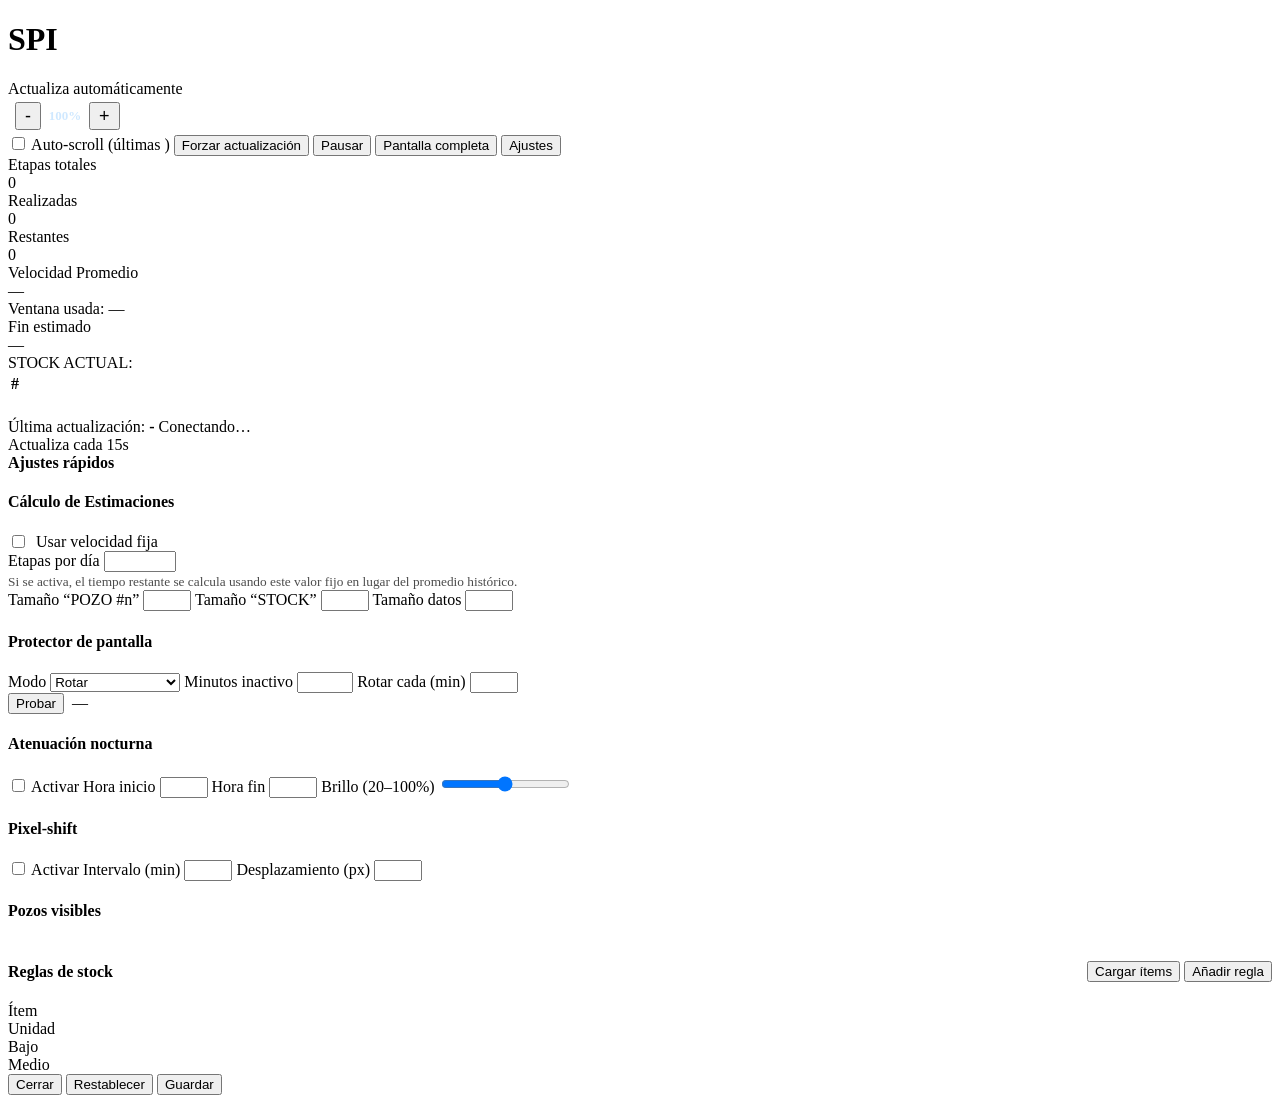
==== index.html @ 3b4a2ad7 "Tablero sin modificar" ====
<!doctype html>
<html lang="es">
<head>
<meta charset="utf-8" />
<meta name="viewport" content="width=device-width, initial-scale=1, maximum-scale=1" />
<title>SPI AVANCE PAD</title>

<script src="archivo_script.js"></script>

<link rel="stylesheet" href="hoja_estilos.css"/>

<style>
</style>
</head>

<body>
<div id="dimVeil"></div>
<div id="saver">
  <div id="saverStage"></div>
  <div class="center"></div>
  <div class="ticker" id="saverTicker"></div>
</div>

<div class="wrap">
  <header>
     <div>
      <h1>SPI</h1>
      <div class="meta">Actualiza automáticamente</div>
    </div>
    <div class="controls">
      <div style="display:flex;align-items:center;gap:4px;margin-right:12px;background:rgba(255,255,255,0.06);padding:3px 6px;border-radius:8px;border:1px solid rgba(255,255,255,0.1)">
        <button class="btn secondary" id="btnZoomOut" style="padding:0 8px;
        font-size:18px;line-height:24px;height:28px" title="Reducir tamaño">-</button>
        <span id="txtZoom" style="font-size:13px;min-width:40px;text-align:center;font-weight:700;color:#cfe8ff">100%</span>
        <button class="btn secondary" id="btnZoomIn" style="padding:0 8px;
        font-size:18px;line-height:24px;height:28px" title="Aumentar tamaño">+</button>
      </div>

      <label class="switch">
        <input id="autoScroll" type="checkbox" />
        Auto-scroll (últimas <span id="autoN"></span>)
      </label>
      <button class="btn" id="btnRefresh">Forzar actualización</button>
      <button class="btn secondary" id="btnPause">Pausar</button>
      <button class="btn secondary" id="btnFull">Pantalla completa</button>
      <button class="btn secondary" id="btnSettings">Ajustes</button>
    </div>
  </header>

  <main>
    <div class="board">

      <div class="bar" style="flex-wrap:wrap">
        <div class="kpis" style="flex:1 1 680px">
          <div class="kpi"><div class="kpi-label">Etapas totales</div><div id="kpiTotal" class="kpi-value">0</div></div>
          <div class="kpi"><div class="kpi-label">Realizadas</div><div id="kpiDone" class="kpi-value kpi-green">0</div></div>
          <div class="kpi"><div class="kpi-label">Restantes</div><div id="kpiRemain" class="kpi-value kpi-amber">0</div></div>
          <div class="kpi">
            <div class="kpi-label">Velocidad Promedio</div>
            <div id="kpiAvg" class="kpi-sub">—</div>
            <div id="kpiWindow" class="kpi-note">Ventana usada: —</div>
          </div>
          <div class="kpi">
            <div class="kpi-label">Fin estimado</div>
            <div id="kpiETA" class="kpi-sub">—</div>
          </div>
        </div>

        <div class="indicators" style="margin-left:auto">
          <div id="datesReel" class="reel" aria-label="Fracturas por fecha (reel)"></div>
        </div>
      </div>

      <div class="bar">
        <div class="stockwrap">
          <div class="stocklabel">STOCK ACTUAL:</div>
          <div id="stockBar" class="stockbar"></div>
        </div>
      </div>

      <div class="table-container" id="tableContainer">
        <table id="mainTable">
          <thead>
            <tr id="hdrTop"><th class="rowid">#</th></tr>
            <tr id="hdrSub"><th class="rowid">&nbsp;</th></tr>
          </thead>
          <tbody id="tbody"></tbody>
        </table>
      </div>

      <footer>
        <div id="footerLeft">
          <span>Última actualización: <strong id="lastUpdate">-</strong></span>
          <span id="delta" class="delta"></span>
          <span id="netStatus" class="pill">Conectando…</span>
        </div>
        <div class="meta">Actualiza cada <span id="refreshSec">15</span>s</div>
      </footer>
    </div>
  </main>
</div>

<div id="settingsModal" class="modal" aria-modal="true" role="dialog" aria-label="Ajustes">
  <div class="modal-card">
    <div class="modal-head"><strong>Ajustes rápidos</strong></div>
    <div class="modal-body">
      
      <section>
        <h4>Cálculo de Estimaciones</h4>
        <div class="grid g2">
          <label style="display:flex;align-items:center;gap:8px">
            <input type="checkbox" id="setUseManualSpeed"> 
            Usar velocidad fija
          </label>
          <label>Etapas por día
            <input type="number" id="setManualSpeed" min="1" max="100" step="0.1">
          </label>
        </div>
        <small style="opacity:0.7">Si se activa, el tiempo restante se calcula usando este valor fijo en lugar del promedio histórico.</small>
      </section>

      <section class="grid g3">
        <label>Tamaño “POZO #n” <input type="number" id="setPozoFont" min="12" max="40" step="1"></label>
        <label>Tamaño “STOCK” <input type="number" id="setStockFont" min="10" max="30" step="1"></label>
        <label>Tamaño datos <input type="number" id="setCellFont" min="12" max="32" step="1"></label>
      </section>

      <section>
        <h4>Protector de pantalla</h4>
        <div class="grid g3">
          <label>Modo
            <select id="setSaverMode">
              <option value="rotar">Rotar</option>
              <option value="blob">Luz ambiental</option>
              <option value="valores-rebotando">Valores rebotando</option>
              <option value="valores-lluvia">Lluvia de valores</option>
            </select>
          </label>
          <label>Minutos inactivo <input type="number" id="setSaverIdle" min="1" max="120" step="1"></label>
          <label>Rotar cada (min) <input type="number" id="setRotateEvery" min="1" max="60" step="1"></label>
          <div class="full" style="display:flex;gap:8px;align-items:center">
            <button class="btn secondary" id="btnTestSaver">Probar</button>
            <span class="pill small" id="saverStatus">—</span>
          </div>
        </div>
      </section>

      <section>
        <h4>Atenuación nocturna</h4>
        <div class="grid g3">
          <label><input type="checkbox" id="setNightEnabled"> Activar</label>
          <label>Hora inicio <input type="number" id="setNightStart" min="0" max="23"></label>
          <label>Hora fin <input type="number" id="setNightEnd" min="0" max="23"></label>
          <label class="full">Brillo (20–100%) <input type="range" id="setNightDim" min="20" max="100"></label>
        </div>
      </section>

      <section>
        <h4>Pixel-shift</h4>
        <div class="grid g3">
          <label><input type="checkbox" id="setShiftEnabled"> Activar</label>
          <label>Intervalo (min) <input type="number" id="setShiftEvery" min="1" max="60"></label>
          <label>Desplazamiento (px) <input type="number" id="setShiftPixels" min="0" max="10"></label>
        </div>
      </section>

      <section>
        <h4>Pozos visibles</h4>
        <div id="wellChooser" class="full"></div>
      </section>

      <section>
        <div style="display:flex;gap:8px;align-items:center;justify-content:space-between">
          <h4>Reglas de stock</h4>
          <div>
            <button class="btn secondary" id="btnLoadDetected">Cargar ítems</button>
            <button class="btn secondary" id="btnAddRule">Añadir regla</button>
          </div>
        </div>
        <div class="rules-head">
          <div>Ítem</div><div>Unidad</div><div>Bajo</div><div>Medio</div><div></div>
        </div>
        <div id="rulesBody"></div>
      </section>
    </div>

    <div class="modal-actions">
      <button class="btn secondary" id="btnCloseSettings">Cerrar</button>
      <button class="btn secondary" id="btnReset">Restablecer</button>
      <button class="btn" id="btnSaveSettings">Guardar</button>
    </div>
  </div>
</div>

<script>

</script>
</body>
</html>
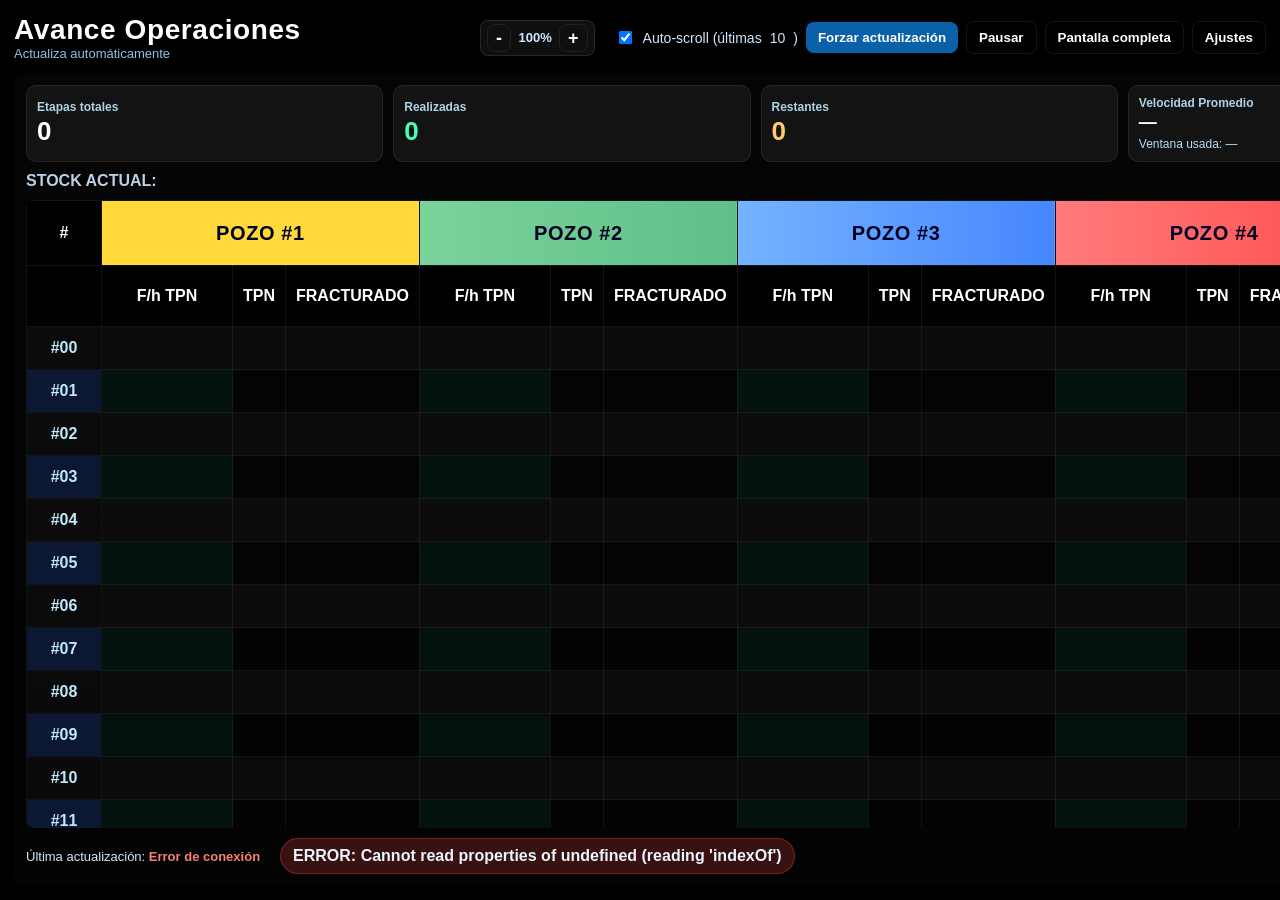
==== commit ba6f6fa2: "Corrección del nombre" ====
--- a/index.html
+++ b/index.html
@@ -24,7 +24,7 @@
 <div class="wrap">
   <header>
      <div>
-      <h1>SPI</h1>
+      <h1>Avance Operaciones</h1>
       <div class="meta">Actualiza automáticamente</div>
     </div>
     <div class="controls">
--- a/hoja_estilos.css
+++ b/hoja_estilos.css
@@ -0,0 +1,165 @@
+
+:root{
+    --bg:#000000;
+    --card:#08203a; --muted:#cfe8ff;
+
+    --header-h-1:48px; --header-h-2:44px;
+
+    --pozo-font-size:20px; --stock-font-size:14px; --cell-font-size:19px;
+
+    --w-id:54px; --w-seq:110px;
+
+    --reel-gap:8px; --reel-pad:10px; --reel-num-size:20px; --reel-date-size:18px;
+
+    --row-h:44px; --nudge-x:0px; --nudge-y:0px; --overscan:0px;
+  }
+
+  html,body{height:100%;margin:0;background:var(--bg);color:#fff;font-family:Inter,Segoe UI,Arial,sans-serif; overflow:hidden;}
+
+  .wrap{padding:calc(14px + var(--overscan));
+    box-sizing:border-box;
+    display:flex;flex-direction:column;
+    height:100%;
+    transform:translate(var(--nudge-x), var(--nudge-y));    
+    transition:transform .25s ease;}
+
+  header{display:flex;align-items:center;justify-content:space-between;gap:12px}
+  header h1{margin:0;font-size:28px;letter-spacing:.6px}
+  header .meta{opacity:.9;font-size:13px;color:#9fd7ff}
+  .controls{display:flex;gap:8px;align-items:center;flex-wrap:wrap}
+  .btn{background:#0b61a8;border:none;color:#fff;padding:8px 12px;border-radius:8px;cursor:pointer;font-weight:600}
+  .btn.secondary{background:transparent;border:1px solid rgba(255,255,255,.08)}
+  .switch{display:flex;align-items:center;gap:8px;font-size:14px;color:var(--muted);cursor:pointer}
+
+  main{flex:1;margin-top:12px;display:flex;min-height:0}
+  .board{flex:1;background:linear-gradient(180deg,rgba(255,255,255,.02),rgba(255,255,255,.01));border-radius:10px;padding:12px;box-sizing:border-box;display:flex;flex-direction:column}
+
+  .table-container{flex:1;overflow:auto;border-radius:8px;position:relative;min-height:0}
+  table{border-collapse:collapse;width:100%;min-width:1280px}
+  th,td{border:1px solid rgba(255,255,255,.06);padding:8px 10px;text-align:center;white-space:nowrap}
+
+  thead th{background:var(--bg);box-shadow:0 2px 0 rgba(0,0,0,.25)}
+  thead tr:first-child th{position:sticky;top:0;z-index:11;height:var(--header-h-1)}
+  thead tr:nth-child(2) th{position:sticky;top:var(--header-h-1);z-index:12;height:var(--header-h-2)}
+
+  tbody td{height:var(--row-h);background:transparent;color:#e6f7ff;transition:background .15s ease}
+  tbody tr.alt td{background:rgba(255,255,255,.03)}
+  tbody tr:hover td{background:rgba(255,255,255,.06)}
+
+  th.rowid,td.rowid{position:sticky;left:0;z-index:20;width:var(--w-id);min-width:var(--w-id);max-width:var(--w-id)}
+  td.rowid{font-weight:800;color:#bfe8ff;background:#0c1833}
+
+  th.seq,td.seq{width:var(--w-seq);min-width:var(--w-seq);max-width:var(--w-seq)}
+  td.seq{font-weight:800;letter-spacing:.2px;background:rgba(0,255,160,.06)}
+  .fh{line-height:1.1}
+  .fh .d{color:#2fffd2;font-weight:900;display:inline-block}
+  .fh .t{color:#ffb357;font-weight:900;display:inline-block}
+
+  .pozoTop{font-size:var(--pozo-font-size);font-weight:800;letter-spacing:.6px;position:relative}
+  .pozo-1{background:linear-gradient(90deg,#ffd83a,#ffd83a);color:#002}
+  .pozo-2{background:linear-gradient(90deg,#7ad39a,#5fbf87);color:#002}
+  .pozo-3{background:linear-gradient(90deg,#74b3ff,#4686ff);color:#002}
+  .pozo-4{background:linear-gradient(90deg,#ff7b7b,#ff4c4c);color:#002}
+  .pozo-5{background:linear-gradient(90deg,#ffffff,#f2f6f9);color:#002}
+  .pozo-6{background:linear-gradient(90deg,#e8c3ff,#d79bf6);color:#201}
+
+  td[data-col^="Pozo"], td[data-col^="Estado"]{font-size:var(--cell-font-size)}
+
+  .pozoTop .badge{
+    margin-left:8px;padding:2px 7px;border-radius:999px;font-size:12px;font-weight:900;line-height:1;color:#fff;
+    background:rgba(0,0,0,.45);border:1px solid rgba(0,0,0,.55);
+    box-shadow:0 0 0 1px rgba(255,255,255,.35),0 1px 6px rgba(0,0,0,.35);
+    text-shadow:0 1px 1px rgba(0,0,0,.55);backdrop-filter:saturate(120%) blur(1px);-webkit-backdrop-filter:saturate(120%) blur(1px);
+    vertical-align:middle
+  }
+
+  td.stop{background:rgba(255,60,60,.14)!important;color:#ffb3b3!important;font-weight:900;letter-spacing:.4px;text-shadow:0 0 6px rgba(255,60,60,.4)}
+  td.cancelada{background:rgba(255,140,0,.14)!important;color:#ffb347!important;font-weight:900;letter-spacing:.4px;text-shadow:0 0 6px rgba(255,140,0,.4)}
+  
+  .table-container::-webkit-scrollbar{height:10px;width:10px}
+  .table-container::-webkit-scrollbar-thumb{background:rgba(255,255,255,.15);border-radius:6px}
+
+  .bar{display:flex;align-items:center;gap:14px;margin-bottom:10px;flex-wrap:nowrap;overflow-x:auto}
+
+  .stockwrap{display:flex;align-items:center;gap:10px;flex:1 1 auto;min-width:0}
+  .stocklabel{font-weight:800;color:#cfe8ff;opacity:.9}
+  .stockbar{display:block;overflow-x:auto;overflow-y:hidden;white-space:nowrap;flex:1 1 auto}
+  .pill{display:inline-flex;align-items:center;gap:8px;background:rgba(255,255,255,.06);border:1px solid rgba(255,255,255,.08);padding:8px 12px;border-radius:999px;font-size:var(--stock-font-size);color:#e9f6ff;font-weight:700;margin-right:8px}
+  .pill .dot{width:8px;height:8px;border-radius:50%;box-shadow:0 0 8px rgba(255,255,255,.25)}
+  .stock-theme-0{background:rgba(40,120,255,.18);border-color:rgba(40,120,255,.35)}
+  .stock-theme-1{background:rgba(255,160,40,.18);border-color:rgba(255,160,40,.35)}
+  .stock-theme-2{background:rgba(60,200,140,.18);border-color:rgba(60,200,140,.35)}
+  .stock-theme-3{background:rgba(180,70,255,.18);border-color:rgba(180,70,255,.35)}
+  .stock-theme-4{background:rgba(255,80,120,.18);border-color:rgba(255,80,120,.35)}
+  .stock-theme-5{background:rgba(0,200,220,.18);border-color:rgba(0,0,0,.35)}
+  .stock-theme-6{background:rgba(200,220,60,.18);border-color:rgba(200,220,60,.35)}
+  .stock-theme-7{background:rgba(255,120,40,.18);border-color:rgba(255,120,40,.35)}
+
+  /* ===== KPI CARDS ===== */
+  .kpis{display:grid;grid-template-columns:repeat(3,minmax(120px,1fr)) 1.2fr 1.2fr;gap:10px;align-items:stretch}
+  .kpi{background:rgba(255,255,255,.06);border:1px solid rgba(255,255,255,.08);border-radius:10px;padding:10px;display:flex;flex-direction:column;justify-content:center}
+  .kpi.wide{grid-column:auto / span 1}
+  .kpi-label{font-size:12px;color:#bfe8ff;opacity:.9;font-weight:700;margin-bottom:2px}
+  .kpi-value{font-size:26px;font-weight:900;letter-spacing:.3px}
+  .kpi-green{color:#45ffb2}
+  .kpi-amber{color:#ffcc66}
+  .kpi-sub{font-size:18px;font-weight:800}
+  .kpi-note{font-size:12px;color:#bfe8ff;opacity:.95;margin-top:4px}
+
+  .indicators{display:flex;align-items:center;gap:14px;flex:0 0 auto;min-width:max-content}
+  .reel{display:flex;align-items:center;gap:var(--reel-gap);overflow-x:auto}
+  .reel-btn{width:28px;height:28px;border-radius:8px;border:1px solid rgba(255,255,255,.15);background:rgba(255,255,255,.05);color:#cfe8ff;font-weight:800;cursor:pointer}
+  .reel-btn:disabled{opacity:.4;cursor:default}
+  .date-chip{display:flex;flex-direction:column;align-items:center;justify-content:center;min-width:132px;padding:var(--reel-pad);border-radius:10px;background:rgba(255,255,255,.05);border:1px solid rgba(255,255,255,.08)}
+  .date-chip.latest{background:linear-gradient(180deg,rgba(0,163,255,.18),rgba(0,163,255,.08));border-color:rgba(0,163,255,.35)}
+  .date-chip .date{font-size:var(--reel-date-size);color:#bfe8ff}
+  .date-chip .num{font-size:var(--reel-num-size);font-weight:900;line-height:1.1}
+
+  footer{display:flex;justify-content:space-between;align-items:center;margin-top:10px;font-size:13px;color:#cfe8ff;gap:10px}
+  #footerLeft{display:flex;align-items:center;gap:10px;flex-wrap:wrap}
+
+  #dimVeil{position:fixed;inset:0;pointer-events:none;background:#000;opacity:0;transition:opacity .4s ease;z-index:9996}
+
+  #saver{position:fixed;inset:0;display:none;z-index:9997;
+    background:radial-gradient(1200px 700px at var(--blob-x,40%) var(--blob-y,35%),rgba(0,163,255,.12),rgba(0,0,0,.85) 70%);
+    backdrop-filter:blur(1px)
+  }
+  #saver .center{position:absolute;top:50%;left:50%;transform:translate(-50%,-50%);text-align:center;font-weight:900;letter-spacing:.5px}
+  #saver .ticker{position:absolute;left:0;right:0;bottom:5%;text-align:center;font-size:14px;color:#cfe8ff;opacity:.9}
+  #saverStage{position:absolute;inset:0;overflow:hidden}
+
+  /* Animaciones optimizadas para GPU */
+  .bImg, .fallImg{
+      position:absolute;
+      width:min(14vw,200px);
+      height:auto;
+      user-select:none;
+      pointer-events:none;
+      opacity:.95;
+      filter:drop-shadow(0 10px 24px rgba(0,0,0,.35));
+      will-change: transform;
+  }
+  .fallImg{ width:min(10vw,160px); opacity:.92; filter:drop-shadow(0 10px 20px rgba(0,0,0,.35)); }
+
+  .modal{position:fixed;inset:0;display:none;align-items:center;justify-content:center;background:rgba(0,0,0,.5);z-index:9998}
+  .modal-card{width:min(900px,96vw);max-height:90vh;overflow:auto;background:var(--card);border:1px solid rgba(255,255,255,.1);border-radius:12px;padding:16px;box-shadow:0 20px 60px rgba(0,0,0,.5)}
+  .modal-head{display:flex;align-items:center;justify-content:space-between;margin-bottom:10px}
+  .modal-body{display:flex;flex-direction:column;gap:16px}
+  .modal-body section{padding:12px;border:1px solid rgba(255,255,255,.06);border-radius:10px;background:rgba(255,255,255,.03)}
+  .modal-body h4{margin:0 0 8px 0;font-size:14px;color:#cfe8ff}
+  .grid{display:grid;gap:16px}
+  .g3{grid-template-columns:1fr 1fr 1fr}
+  .g2{grid-template-columns:1fr 1fr}
+  .full{grid-column:1/-1}
+  .modal input[type="number"], .modal input[type="range"], .modal select{width:100%}
+  .modal-actions{display:flex;gap:8px;justify-content:flex-end;margin-top:8px}
+  .pill.small{padding:4px 8px;font-size:12px}
+
+  #wellChooser{display:grid;grid-template-columns:repeat(6,minmax(100px,1fr));gap:10px}
+  #wellChooser label{display:flex;align-items:center;gap:8px;font-weight:600;color:#cfe8ff}
+  #wellChooser input{transform:scale(1.15)}
+
+  html.is-tv .wrap{ transform:none !important; }
+  html.is-tv #saver{ backdrop-filter:none; }
+  html.is-tv .bImg, html.is-tv .fallImg{ filter:none !important; }
+  html.is-tv thead th{ -webkit-transform:translateZ(0); transform:translateZ(0); }
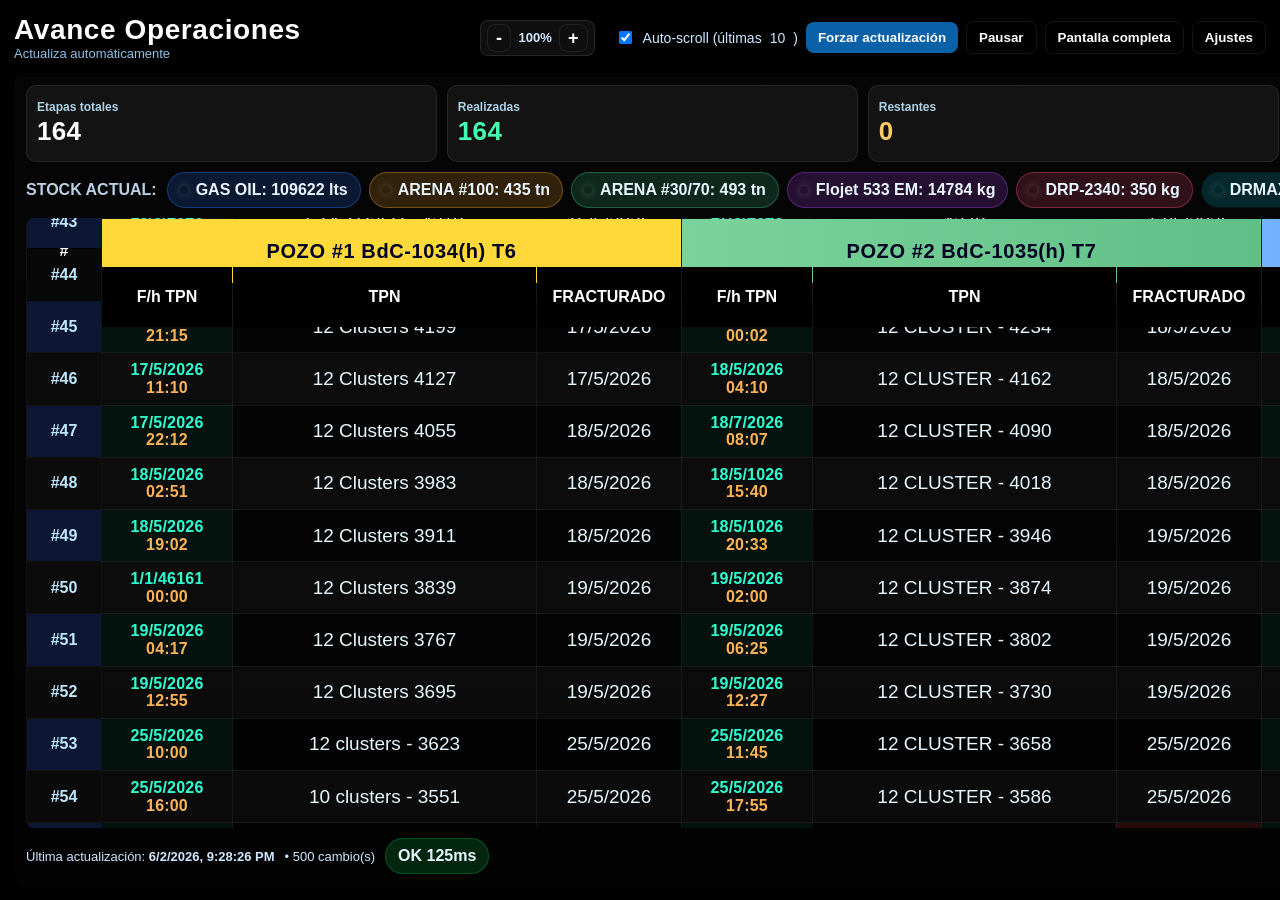
==== commit 45b9110f: "Se actualizó el archivo json" ====
--- a/index.html
+++ b/index.html
@@ -3,7 +3,7 @@
 <head>
 <meta charset="utf-8" />
 <meta name="viewport" content="width=device-width, initial-scale=1, maximum-scale=1" />
-<title>SPI AVANCE PAD</title>
+<title>DESARROLLO PAD</title>
 
 <script src="archivo_script.js"></script>
 
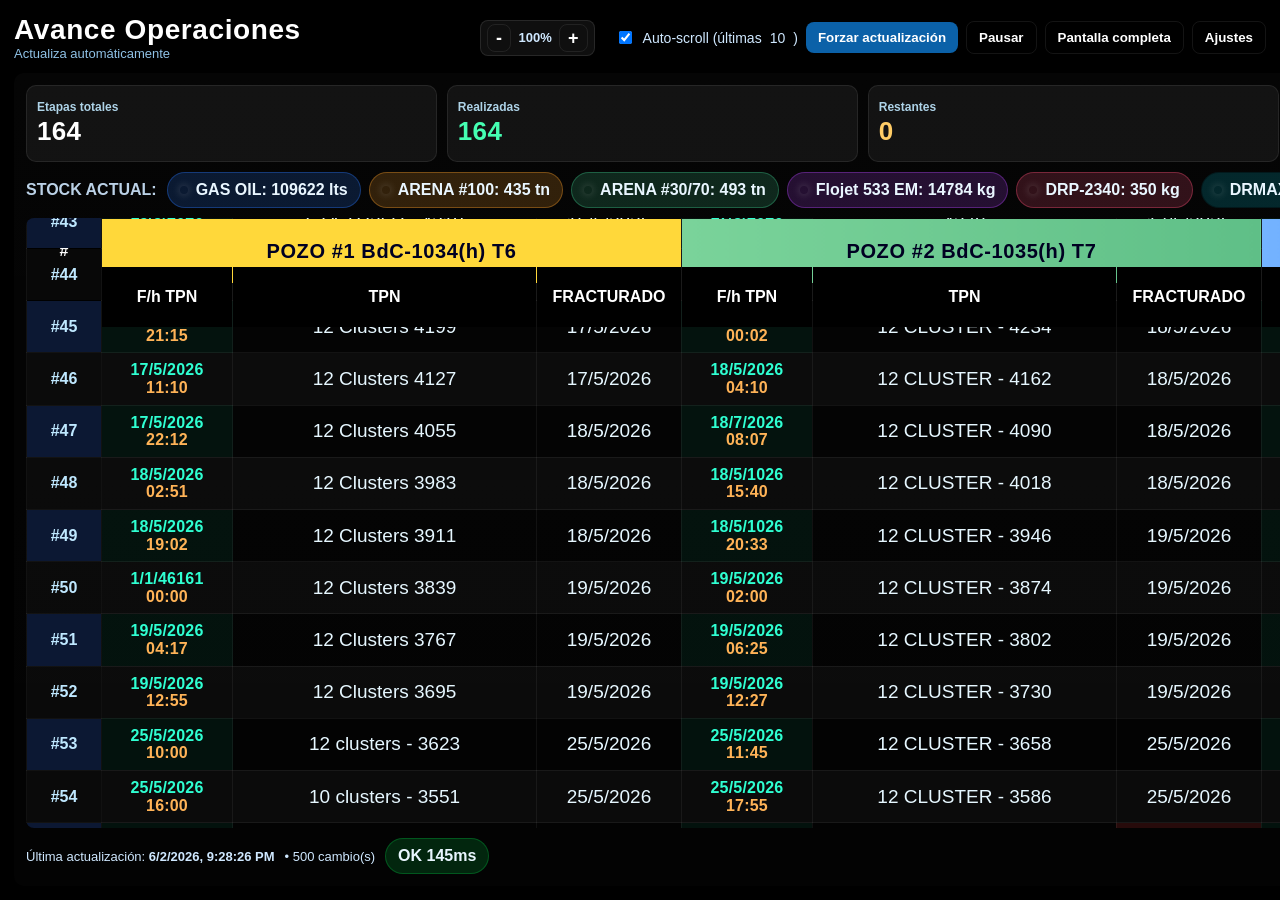
==== commit a1532729: "Cambio título" ====
--- a/index.html
+++ b/index.html
@@ -3,7 +3,7 @@
 <head>
 <meta charset="utf-8" />
 <meta name="viewport" content="width=device-width, initial-scale=1, maximum-scale=1" />
-<title>DESARROLLO PAD</title>
+<title>AVANCE PAD</title>
 
 <script src="archivo_script.js"></script>
 
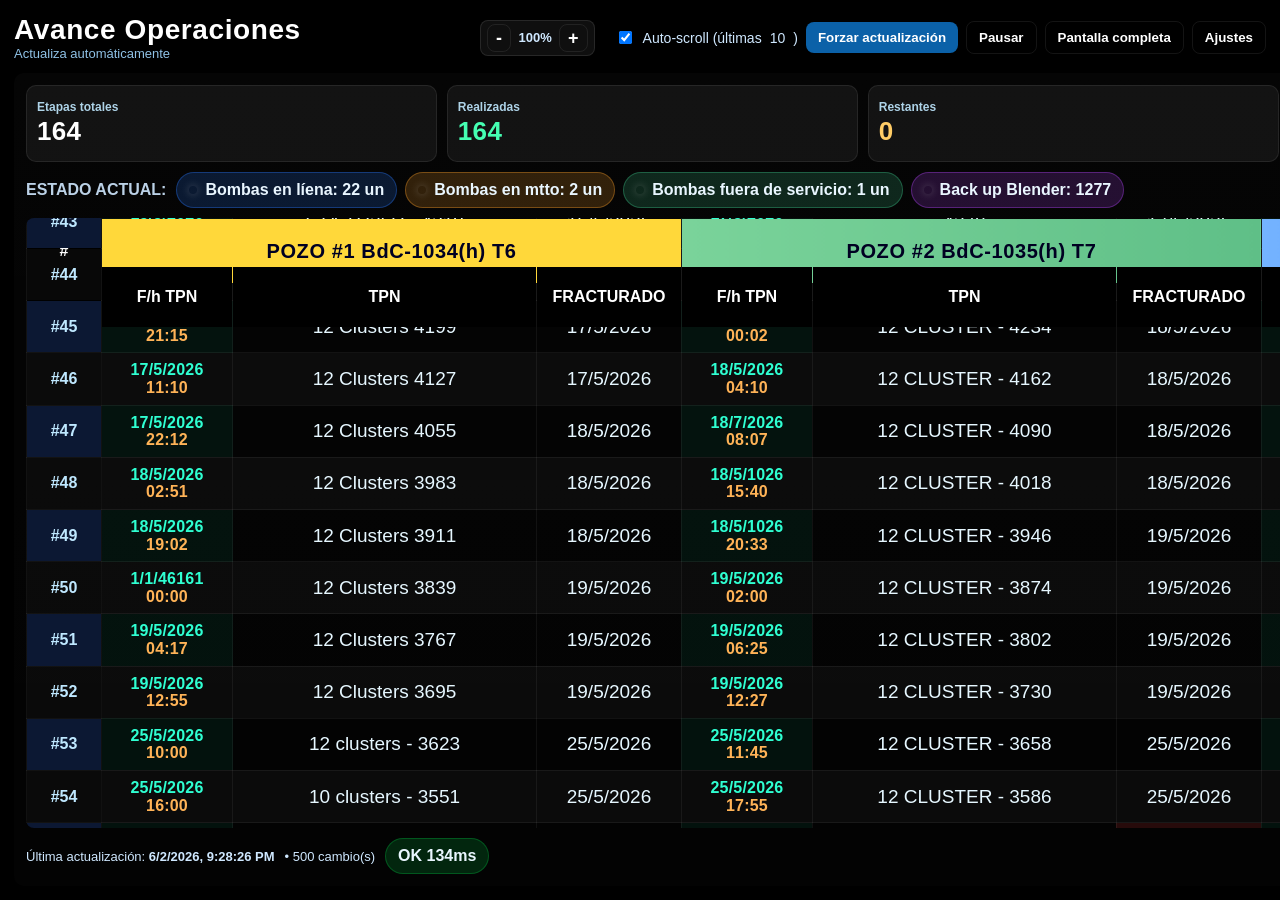
==== commit ab06cef6: "Corrección en la etiqueta stock" ====
--- a/index.html
+++ b/index.html
@@ -73,7 +73,7 @@
 
       <div class="bar">
         <div class="stockwrap">
-          <div class="stocklabel">STOCK ACTUAL:</div>
+          <div class="stocklabel">ESTADO ACTUAL:</div>
           <div id="stockBar" class="stockbar"></div>
         </div>
       </div>
